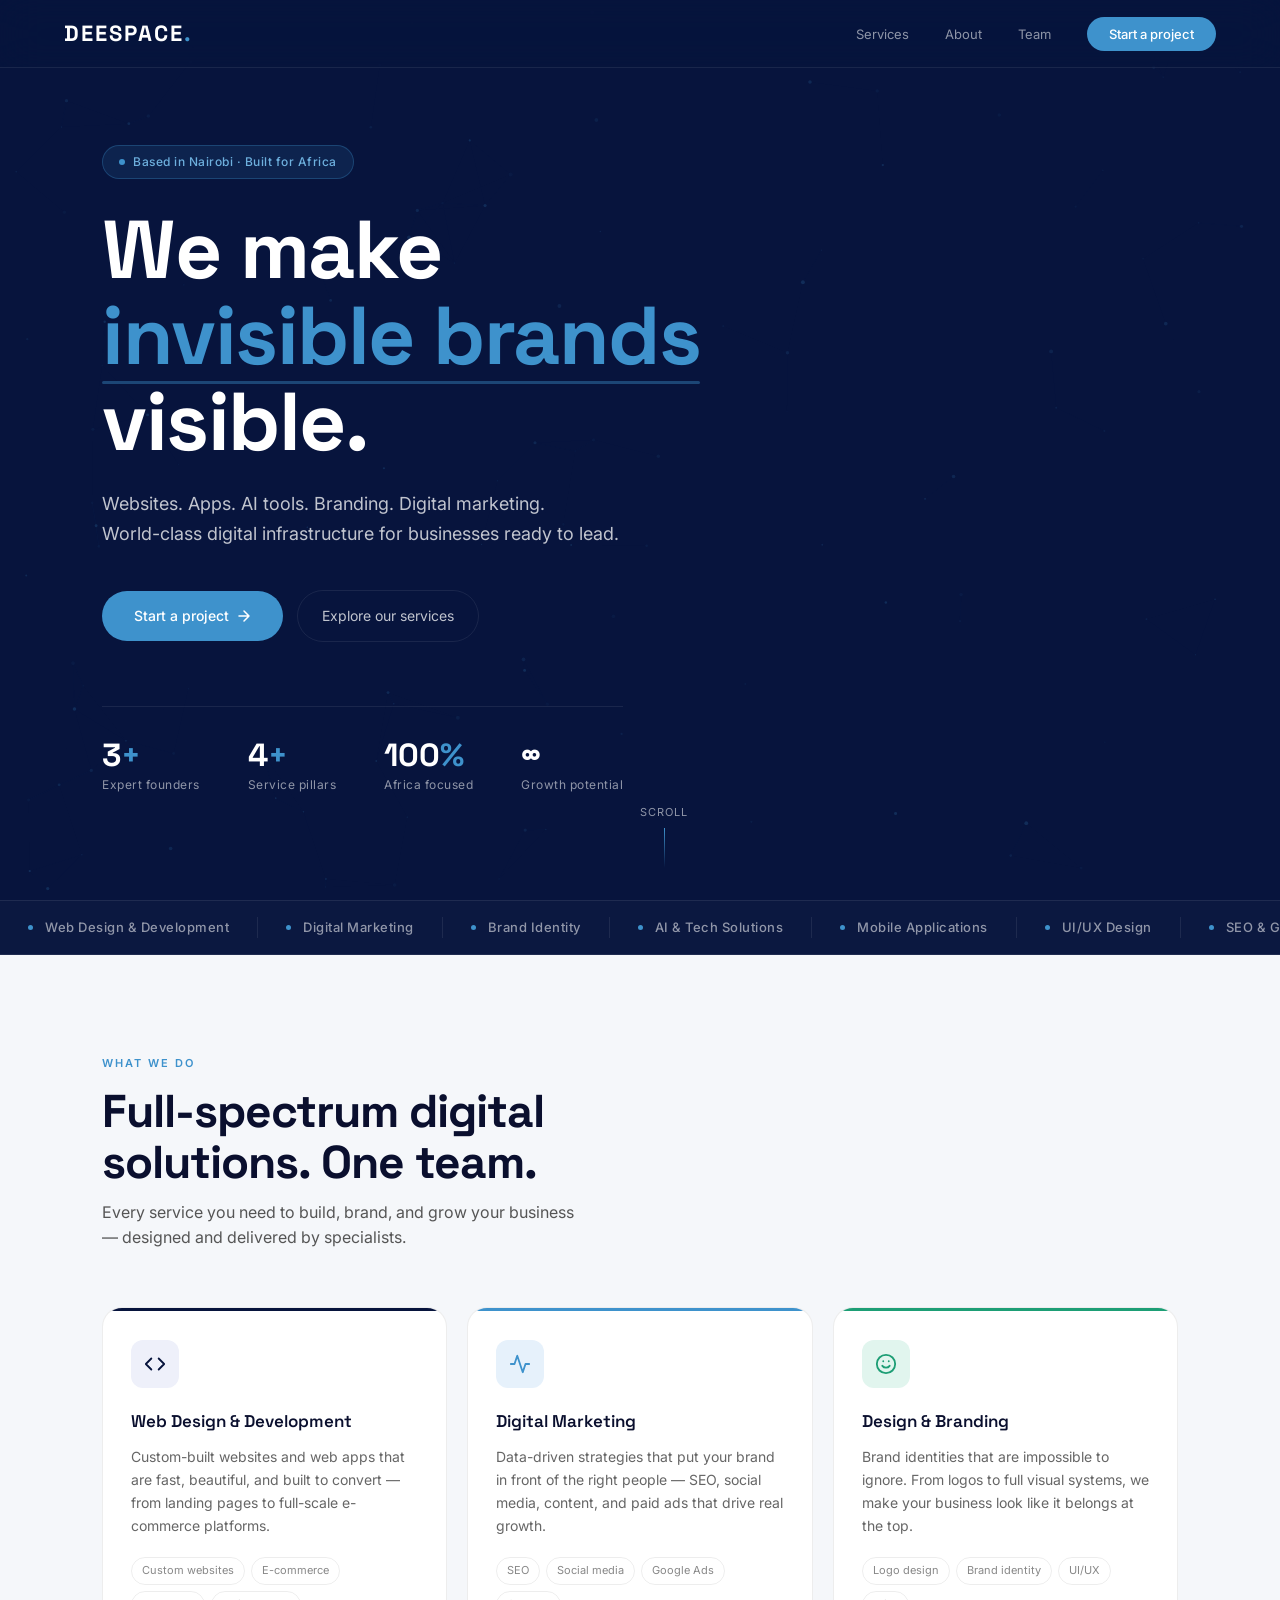
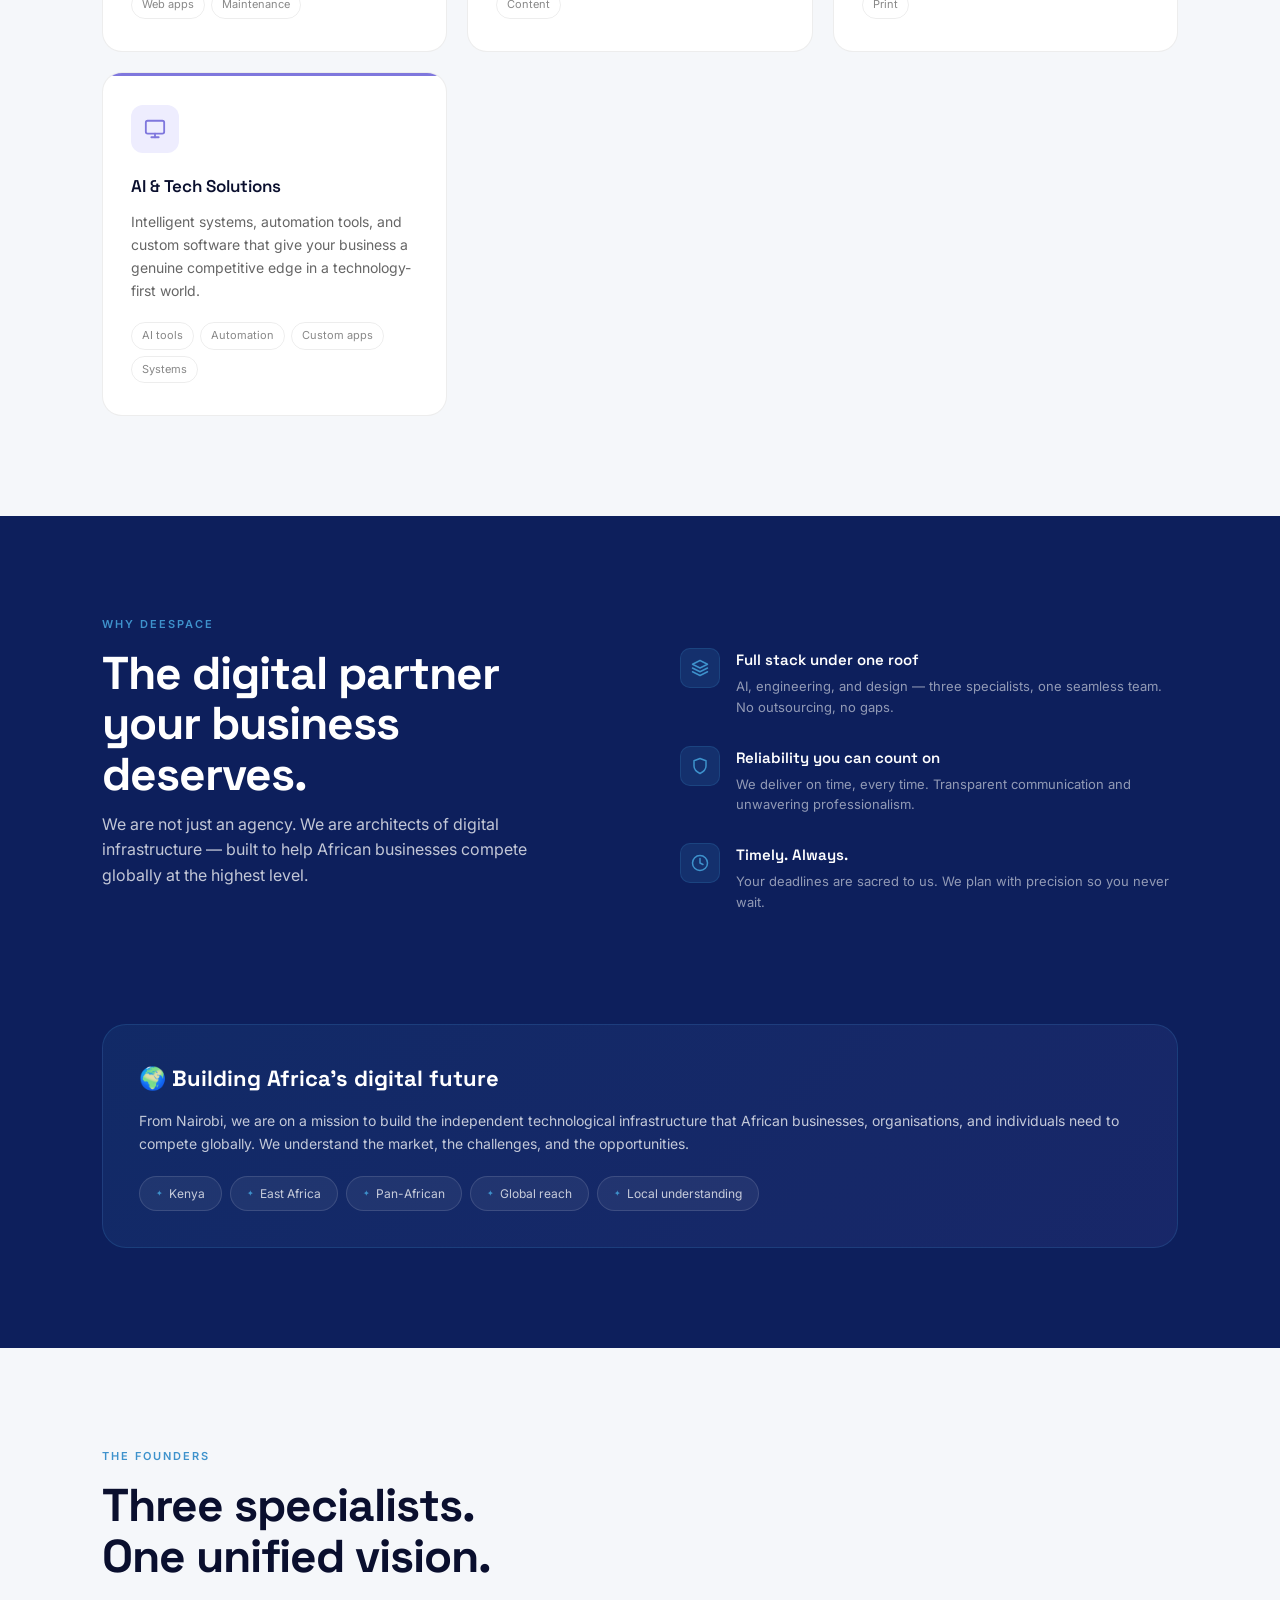
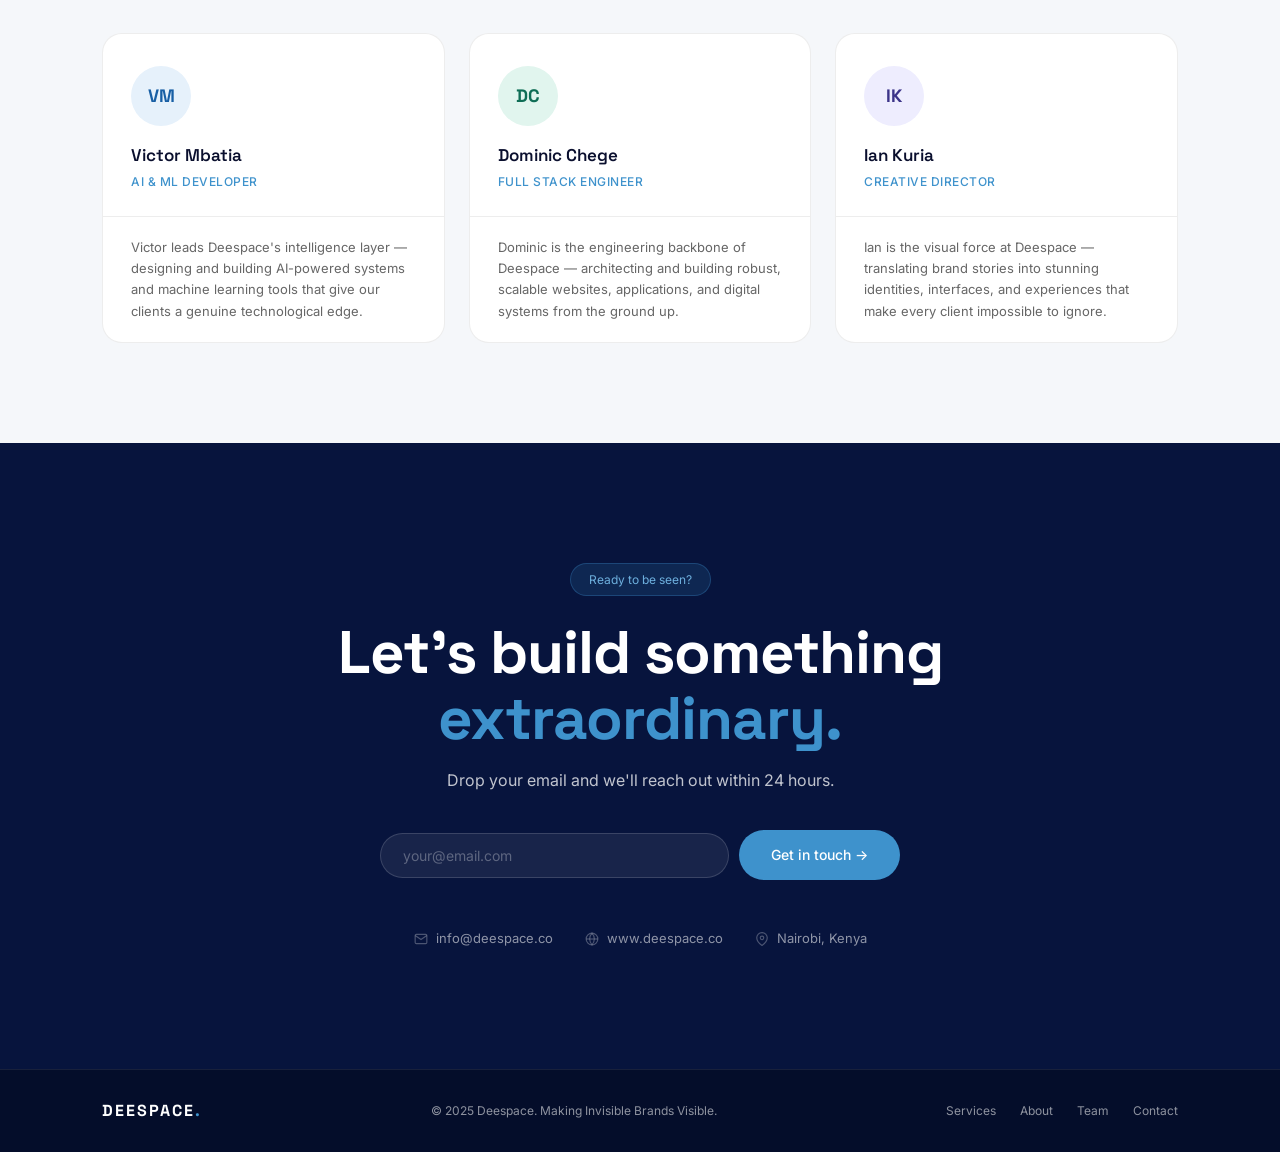
==== index.html @ d418d4b2 "Rename deespace_homepage.html to index.html" ====
<!DOCTYPE html>
<html lang="en">
<head>
<meta charset="UTF-8" />
<meta name="viewport" content="width=device-width, initial-scale=1.0" />
<title>Deespace — Making Invisible Brands Visible</title>
<link href="https://fonts.googleapis.com/css2?family=Space+Grotesk:wght@300;400;500;600;700&family=Inter:wght@300;400;500&display=swap" rel="stylesheet" />
<style>
  *, *::before, *::after { box-sizing: border-box; margin: 0; padding: 0; }

  :root {
    --navy: #07143d;
    --navy-mid: #0d1f5c;
    --navy-light: #112070;
    --blue: #3E92CC;
    --blue-light: #6eb0de;
    --blue-glow: rgba(62,146,204,0.15);
    --green: #1D9E75;
    --purple: #7F77DD;
    --white: #ffffff;
    --off-white: #f5f7fa;
    --text-muted: rgba(255,255,255,0.55);
    --text-soft: rgba(255,255,255,0.75);
    --border-dark: rgba(255,255,255,0.08);
    --border-light: rgba(0,0,0,0.07);
    --display: 'Space Grotesk', sans-serif;
    --body: 'Inter', sans-serif;
  }

  html { scroll-behavior: smooth; }

  body {
    font-family: var(--body);
    background: var(--navy);
    color: var(--white);
    overflow-x: hidden;
    line-height: 1.6;
  }

  /* ── CANVAS ── */
  #canvas {
    position: fixed; top: 0; left: 0;
    width: 100%; height: 100%;
    pointer-events: none; z-index: 0;
    opacity: 0.35;
  }

  /* ── NAV ── */
  nav {
    position: fixed; top: 0; left: 0; right: 0;
    z-index: 100;
    padding: 0 5%;
    display: flex; align-items: center; justify-content: space-between;
    height: 68px;
    background: rgba(7,20,61,0.7);
    backdrop-filter: blur(20px);
    border-bottom: 1px solid var(--border-dark);
    transition: background 0.3s;
  }
  .nav-logo {
    font-family: var(--display);
    font-size: 22px; font-weight: 700;
    letter-spacing: 2px;
    color: var(--white);
    text-decoration: none;
  }
  .nav-logo span { color: var(--blue); }
  .nav-links {
    display: flex; align-items: center; gap: 36px;
    list-style: none;
  }
  .nav-links a {
    font-family: var(--body);
    font-size: 13px; font-weight: 400;
    color: var(--text-muted);
    text-decoration: none;
    transition: color 0.2s;
  }
  .nav-links a:hover { color: var(--white); }
  .nav-cta {
    background: var(--blue);
    color: var(--white) !important;
    padding: 9px 22px;
    border-radius: 999px;
    font-size: 13px !important;
    font-weight: 500 !important;
    transition: background 0.2s, transform 0.15s !important;
  }
  .nav-cta:hover { background: var(--blue-light) !important; transform: translateY(-1px); }

  /* ── HERO ── */
  #hero {
    position: relative; z-index: 1;
    min-height: 100vh;
    display: flex; flex-direction: column;
    align-items: flex-start; justify-content: center;
    padding: 120px 8% 80px;
  }
  .hero-eyebrow {
    display: inline-flex; align-items: center; gap: 8px;
    background: rgba(62,146,204,0.12);
    border: 1px solid rgba(62,146,204,0.3);
    border-radius: 999px;
    padding: 6px 16px;
    font-size: 12px; font-weight: 500;
    color: var(--blue-light);
    letter-spacing: 0.5px;
    margin-bottom: 28px;
    opacity: 0; animation: fadeUp 0.8s 0.2s forwards;
  }
  .hero-eyebrow::before {
    content: ''; width: 6px; height: 6px;
    background: var(--blue); border-radius: 50%;
    animation: pulse 2s infinite;
  }
  @keyframes pulse { 0%,100%{opacity:1;transform:scale(1)} 50%{opacity:0.4;transform:scale(1.4)} }

  h1 {
    font-family: var(--display);
    font-size: clamp(42px, 7vw, 82px);
    font-weight: 700;
    line-height: 1.05;
    letter-spacing: -1.5px;
    margin-bottom: 24px;
    max-width: 820px;
    opacity: 0; animation: fadeUp 0.9s 0.35s forwards;
  }
  h1 em {
    font-style: normal;
    color: var(--blue);
    position: relative;
  }
  h1 em::after {
    content: '';
    position: absolute; bottom: 4px; left: 0; right: 0;
    height: 3px; background: var(--blue);
    opacity: 0.4; border-radius: 2px;
  }

  .hero-sub {
    font-size: clamp(15px, 1.8vw, 18px);
    color: var(--text-soft);
    max-width: 520px;
    line-height: 1.7;
    margin-bottom: 40px;
    opacity: 0; animation: fadeUp 0.9s 0.5s forwards;
  }

  .hero-actions {
    display: flex; gap: 14px; align-items: center; flex-wrap: wrap;
    margin-bottom: 64px;
    opacity: 0; animation: fadeUp 0.9s 0.65s forwards;
  }
  .btn-primary {
    background: var(--blue);
    color: #fff;
    padding: 14px 32px;
    border-radius: 999px;
    font-family: var(--body);
    font-size: 14px; font-weight: 500;
    text-decoration: none;
    transition: background 0.2s, transform 0.15s, box-shadow 0.2s;
    display: inline-flex; align-items: center; gap: 8px;
  }
  .btn-primary:hover { background: var(--blue-light); transform: translateY(-2px); box-shadow: 0 8px 24px rgba(62,146,204,0.35); }
  .btn-ghost {
    color: var(--text-soft);
    padding: 14px 24px;
    border-radius: 999px;
    font-size: 14px; font-weight: 400;
    text-decoration: none;
    border: 1px solid var(--border-dark);
    transition: border-color 0.2s, color 0.2s, transform 0.15s;
    display: inline-flex; align-items: center; gap: 8px;
  }
  .btn-ghost:hover { border-color: rgba(255,255,255,0.25); color: var(--white); transform: translateY(-2px); }

  .hero-stats {
    display: flex; gap: 48px; flex-wrap: wrap;
    border-top: 1px solid var(--border-dark);
    padding-top: 32px;
    opacity: 0; animation: fadeUp 0.9s 0.8s forwards;
  }
  .stat-item {}
  .stat-num {
    font-family: var(--display);
    font-size: 32px; font-weight: 700;
    color: var(--white);
    line-height: 1;
    margin-bottom: 4px;
  }
  .stat-num span { color: var(--blue); }
  .stat-label { font-size: 12px; color: var(--text-muted); letter-spacing: 0.5px; }

  .scroll-hint {
    position: absolute; bottom: 32px; left: 50%; transform: translateX(-50%);
    display: flex; flex-direction: column; align-items: center; gap: 6px;
    opacity: 0; animation: fadeUp 1s 1.2s forwards;
  }
  .scroll-hint span { font-size: 11px; color: var(--text-muted); letter-spacing: 1px; }
  .scroll-line {
    width: 1px; height: 40px;
    background: linear-gradient(to bottom, var(--blue), transparent);
    animation: scrollLine 1.8s ease-in-out infinite;
  }
  @keyframes scrollLine { 0%{opacity:0;transform:scaleY(0);transform-origin:top} 50%{opacity:1;transform:scaleY(1)} 100%{opacity:0;transform:scaleY(1);transform-origin:bottom} }

  /* ── MARQUEE ── */
  .marquee-wrap {
    position: relative; z-index: 1;
    border-top: 1px solid var(--border-dark);
    border-bottom: 1px solid var(--border-dark);
    background: rgba(255,255,255,0.02);
    overflow: hidden; padding: 16px 0;
  }
  .marquee-track {
    display: flex; gap: 0;
    animation: marquee 28s linear infinite;
    white-space: nowrap;
  }
  .marquee-track:hover { animation-play-state: paused; }
  .marquee-item {
    display: inline-flex; align-items: center; gap: 12px;
    padding: 0 28px;
    font-size: 13px; font-weight: 500;
    color: var(--text-muted);
    letter-spacing: 0.5px;
    border-right: 1px solid var(--border-dark);
    white-space: nowrap;
  }
  .marquee-dot { width: 5px; height: 5px; background: var(--blue); border-radius: 50%; flex-shrink: 0; }
  @keyframes marquee { 0%{transform:translateX(0)} 100%{transform:translateX(-50%)} }

  /* ── SERVICES ── */
  #services {
    position: relative; z-index: 1;
    background: var(--off-white);
    padding: 100px 8%;
    color: #111;
  }
  .section-eyebrow {
    font-size: 11px; font-weight: 600;
    letter-spacing: 2px;
    color: var(--blue);
    text-transform: uppercase;
    margin-bottom: 14px;
  }
  .section-title {
    font-family: var(--display);
    font-size: clamp(28px, 4vw, 46px);
    font-weight: 700;
    letter-spacing: -1px;
    color: #0a0f2e;
    line-height: 1.1;
    margin-bottom: 12px;
  }
  .section-sub {
    font-size: 16px; color: #555;
    max-width: 480px; line-height: 1.6;
    margin-bottom: 56px;
  }
  .services-grid {
    display: grid;
    grid-template-columns: repeat(auto-fit, minmax(260px, 1fr));
    gap: 20px;
  }
  .service-card {
    background: #fff;
    border: 1px solid var(--border-light);
    border-radius: 20px;
    padding: 32px 28px;
    transition: transform 0.25s, box-shadow 0.25s;
    cursor: default;
    position: relative; overflow: hidden;
  }
  .service-card::before {
    content: '';
    position: absolute; top: 0; left: 0; right: 0;
    height: 3px;
    border-radius: 20px 20px 0 0;
  }
  .service-card:nth-child(1)::before { background: var(--navy); }
  .service-card:nth-child(2)::before { background: var(--blue); }
  .service-card:nth-child(3)::before { background: var(--green); }
  .service-card:nth-child(4)::before { background: var(--purple); }
  .service-card:hover { transform: translateY(-6px); box-shadow: 0 20px 48px rgba(0,0,0,0.1); }
  .service-icon-wrap {
    width: 48px; height: 48px; border-radius: 12px;
    display: flex; align-items: center; justify-content: center;
    margin-bottom: 20px; font-size: 22px;
  }
  .service-card:nth-child(1) .service-icon-wrap { background: #eef0fa; color: var(--navy); }
  .service-card:nth-child(2) .service-icon-wrap { background: #e6f1fb; color: var(--blue); }
  .service-card:nth-child(3) .service-icon-wrap { background: #e1f5ee; color: var(--green); }
  .service-card:nth-child(4) .service-icon-wrap { background: #eeedfe; color: var(--purple); }
  .service-name {
    font-family: var(--display);
    font-size: 17px; font-weight: 600;
    color: #0a0f2e; margin-bottom: 10px;
  }
  .service-desc { font-size: 14px; color: #666; line-height: 1.65; margin-bottom: 20px; }
  .service-tags { display: flex; flex-wrap: wrap; gap: 6px; }
  .tag {
    font-size: 11px; padding: 4px 10px;
    border-radius: 999px;
    border: 1px solid var(--border-light);
    color: #888;
  }

  /* ── WHY US ── */
  #why {
    position: relative; z-index: 1;
    background: var(--navy-mid);
    padding: 100px 8%;
  }
  .why-grid {
    display: grid;
    grid-template-columns: 1fr 1fr;
    gap: 80px; align-items: center;
  }
  .why-left .section-title { color: #fff; }
  .why-left .section-sub { color: var(--text-soft); }
  .why-points { display: flex; flex-direction: column; gap: 28px; }
  .why-point {
    display: flex; gap: 16px; align-items: flex-start;
  }
  .why-icon {
    width: 40px; height: 40px; border-radius: 10px;
    background: var(--blue-glow);
    border: 1px solid rgba(62,146,204,0.2);
    display: flex; align-items: center; justify-content: center;
    font-size: 18px; flex-shrink: 0;
    color: var(--blue);
  }
  .why-text h4 {
    font-family: var(--display);
    font-size: 15px; font-weight: 600;
    margin-bottom: 4px; color: var(--white);
  }
  .why-text p { font-size: 13px; color: var(--text-muted); line-height: 1.6; }

  .africa-card {
    background: linear-gradient(135deg, rgba(62,146,204,0.1), rgba(127,119,221,0.1));
    border: 1px solid rgba(62,146,204,0.2);
    border-radius: 24px;
    padding: 36px;
  }
  .africa-card h3 {
    font-family: var(--display);
    font-size: 22px; font-weight: 700;
    margin-bottom: 12px; color: var(--white);
  }
  .africa-card p { font-size: 14px; color: var(--text-soft); line-height: 1.7; margin-bottom: 20px; }
  .africa-pills { display: flex; flex-wrap: wrap; gap: 8px; }
  .africa-pill {
    background: rgba(255,255,255,0.06);
    border: 1px solid rgba(255,255,255,0.12);
    border-radius: 999px;
    padding: 7px 16px;
    font-size: 12px; color: var(--text-soft);
    display: flex; align-items: center; gap: 6px;
  }
  .africa-pill::before { content: '✦'; font-size: 8px; color: var(--blue); }

  /* ── TEAM ── */
  #team {
    position: relative; z-index: 1;
    background: var(--off-white);
    padding: 100px 8%;
    color: #111;
  }
  .team-grid {
    display: grid;
    grid-template-columns: repeat(3, 1fr);
    gap: 24px; margin-top: 52px;
  }
  .team-card {
    background: #fff;
    border: 1px solid var(--border-light);
    border-radius: 20px; overflow: hidden;
    transition: transform 0.25s, box-shadow 0.25s;
  }
  .team-card:hover { transform: translateY(-5px); box-shadow: 0 16px 40px rgba(0,0,0,0.08); }
  .team-card-top {
    padding: 32px 28px 24px;
    border-bottom: 1px solid var(--border-light);
  }
  .avatar {
    width: 60px; height: 60px; border-radius: 50%;
    display: flex; align-items: center; justify-content: center;
    font-family: var(--display);
    font-size: 18px; font-weight: 700;
    margin-bottom: 16px;
  }
  .team-card:nth-child(1) .avatar { background: #e6f1fb; color: #185FA5; }
  .team-card:nth-child(2) .avatar { background: #e1f5ee; color: #0F6E56; }
  .team-card:nth-child(3) .avatar { background: #eeedfe; color: #3C3489; }
  .team-name {
    font-family: var(--display);
    font-size: 17px; font-weight: 600;
    color: #0a0f2e; margin-bottom: 3px;
  }
  .team-role {
    font-size: 12px; color: var(--blue);
    font-weight: 500; text-transform: uppercase;
    letter-spacing: 0.5px;
  }
  .team-card-bottom { padding: 20px 28px; }
  .team-bio { font-size: 13px; color: #666; line-height: 1.65; }

  /* ── CTA ── */
  #cta {
    position: relative; z-index: 1;
    background: var(--navy);
    padding: 120px 8%;
    text-align: center;
  }
  .cta-badge {
    display: inline-block;
    background: var(--blue-glow);
    border: 1px solid rgba(62,146,204,0.3);
    border-radius: 999px;
    padding: 6px 18px;
    font-size: 12px; color: var(--blue-light);
    margin-bottom: 24px;
  }
  #cta h2 {
    font-family: var(--display);
    font-size: clamp(32px, 5vw, 60px);
    font-weight: 700;
    line-height: 1.1; letter-spacing: -1px;
    margin-bottom: 16px;
  }
  #cta p { font-size: 16px; color: var(--text-soft); margin-bottom: 36px; }
  .cta-form {
    display: flex; gap: 10px; flex-wrap: wrap;
    justify-content: center; align-items: center;
    max-width: 520px; margin: 0 auto 48px;
  }
  .cta-input {
    flex: 1; min-width: 200px;
    background: rgba(255,255,255,0.07);
    border: 1px solid rgba(255,255,255,0.15);
    border-radius: 999px;
    padding: 13px 22px;
    font-size: 14px; color: #fff;
    font-family: var(--body);
    outline: none;
    transition: border-color 0.2s, background 0.2s;
  }
  .cta-input::placeholder { color: rgba(255,255,255,0.3); }
  .cta-input:focus { border-color: var(--blue); background: rgba(62,146,204,0.08); }
  .cta-contacts {
    display: flex; gap: 32px; justify-content: center;
    flex-wrap: wrap;
  }
  .cta-contact-item {
    display: flex; align-items: center; gap: 8px;
    font-size: 13px; color: var(--text-muted);
    text-decoration: none; transition: color 0.2s;
  }
  .cta-contact-item:hover { color: var(--white); }
  .cta-contact-item svg { opacity: 0.5; }

  /* ── FOOTER ── */
  footer {
    position: relative; z-index: 1;
    background: rgba(0,0,0,0.3);
    border-top: 1px solid var(--border-dark);
    padding: 28px 8%;
    display: flex; align-items: center; justify-content: space-between;
    flex-wrap: wrap; gap: 16px;
  }
  .footer-logo {
    font-family: var(--display);
    font-size: 16px; font-weight: 700;
    letter-spacing: 2px; color: var(--white);
  }
  .footer-logo span { color: var(--blue); }
  .footer-copy { font-size: 12px; color: var(--text-muted); }
  .footer-links { display: flex; gap: 24px; }
  .footer-links a { font-size: 12px; color: var(--text-muted); text-decoration: none; transition: color 0.2s; }
  .footer-links a:hover { color: var(--white); }

  /* ── ANIMATIONS ── */
  @keyframes fadeUp {
    from { opacity: 0; transform: translateY(24px); }
    to { opacity: 1; transform: translateY(0); }
  }
  .reveal {
    opacity: 0; transform: translateY(32px);
    transition: opacity 0.7s ease, transform 0.7s ease;
  }
  .reveal.visible { opacity: 1; transform: translateY(0); }
  .reveal-delay-1 { transition-delay: 0.1s; }
  .reveal-delay-2 { transition-delay: 0.2s; }
  .reveal-delay-3 { transition-delay: 0.3s; }
  .reveal-delay-4 { transition-delay: 0.4s; }

  @media (max-width: 768px) {
    .why-grid, .team-grid { grid-template-columns: 1fr; }
    .hero-stats { gap: 28px; }
    nav .nav-links li:not(:last-child) { display: none; }
  }
</style>
</head>
<body>

<!-- Particle canvas -->
<canvas id="canvas"></canvas>

<!-- NAV -->
<nav>
  <a href="#" class="nav-logo">DEESPACE<span>.</span></a>
  <ul class="nav-links">
    <li><a href="#services">Services</a></li>
    <li><a href="#why">About</a></li>
    <li><a href="#team">Team</a></li>
    <li><a href="#cta" class="nav-cta">Start a project</a></li>
  </ul>
</nav>

<!-- HERO -->
<section id="hero">
  <div class="hero-eyebrow">Based in Nairobi · Built for Africa</div>
  <h1>We make<br><em>invisible brands</em><br>visible.</h1>
  <p class="hero-sub">
    Websites. Apps. AI tools. Branding. Digital marketing.<br>
    World-class digital infrastructure for businesses ready to lead.
  </p>
  <div class="hero-actions">
    <a href="#cta" class="btn-primary">
      Start a project
      <svg width="14" height="14" viewBox="0 0 14 14" fill="none"><path d="M2 7h10M7 2l5 5-5 5" stroke="currentColor" stroke-width="1.5" stroke-linecap="round" stroke-linejoin="round"/></svg>
    </a>
    <a href="#services" class="btn-ghost">Explore our services</a>
  </div>
  <div class="hero-stats">
    <div class="stat-item">
      <div class="stat-num">3<span>+</span></div>
      <div class="stat-label">Expert founders</div>
    </div>
    <div class="stat-item">
      <div class="stat-num">4<span>+</span></div>
      <div class="stat-label">Service pillars</div>
    </div>
    <div class="stat-item">
      <div class="stat-num">100<span>%</span></div>
      <div class="stat-label">Africa focused</div>
    </div>
    <div class="stat-item">
      <div class="stat-num">∞</div>
      <div class="stat-label">Growth potential</div>
    </div>
  </div>
  <div class="scroll-hint">
    <span>SCROLL</span>
    <div class="scroll-line"></div>
  </div>
</section>

<!-- MARQUEE -->
<div class="marquee-wrap">
  <div class="marquee-track">
    <div class="marquee-item"><div class="marquee-dot"></div> Web Design & Development</div>
    <div class="marquee-item"><div class="marquee-dot"></div> Digital Marketing</div>
    <div class="marquee-item"><div class="marquee-dot"></div> Brand Identity</div>
    <div class="marquee-item"><div class="marquee-dot"></div> AI & Tech Solutions</div>
    <div class="marquee-item"><div class="marquee-dot"></div> Mobile Applications</div>
    <div class="marquee-item"><div class="marquee-dot"></div> UI/UX Design</div>
    <div class="marquee-item"><div class="marquee-dot"></div> SEO & Growth</div>
    <div class="marquee-item"><div class="marquee-dot"></div> Africa's Digital Future</div>
    <div class="marquee-item"><div class="marquee-dot"></div> Web Design & Development</div>
    <div class="marquee-item"><div class="marquee-dot"></div> Digital Marketing</div>
    <div class="marquee-item"><div class="marquee-dot"></div> Brand Identity</div>
    <div class="marquee-item"><div class="marquee-dot"></div> AI & Tech Solutions</div>
    <div class="marquee-item"><div class="marquee-dot"></div> Mobile Applications</div>
    <div class="marquee-item"><div class="marquee-dot"></div> UI/UX Design</div>
    <div class="marquee-item"><div class="marquee-dot"></div> SEO & Growth</div>
    <div class="marquee-item"><div class="marquee-dot"></div> Africa's Digital Future</div>
  </div>
</div>

<!-- SERVICES -->
<section id="services">
  <div class="section-eyebrow reveal">What we do</div>
  <h2 class="section-title reveal reveal-delay-1">Full-spectrum digital<br>solutions. One team.</h2>
  <p class="section-sub reveal reveal-delay-2">Every service you need to build, brand, and grow your business — designed and delivered by specialists.</p>
  <div class="services-grid">
    <div class="service-card reveal reveal-delay-1">
      <div class="service-icon-wrap">
        <svg width="22" height="22" viewBox="0 0 24 24" fill="none" stroke="currentColor" stroke-width="2" stroke-linecap="round" stroke-linejoin="round"><polyline points="16 18 22 12 16 6"/><polyline points="8 6 2 12 8 18"/></svg>
      </div>
      <div class="service-name">Web Design & Development</div>
      <p class="service-desc">Custom-built websites and web apps that are fast, beautiful, and built to convert — from landing pages to full-scale e-commerce platforms.</p>
      <div class="service-tags">
        <span class="tag">Custom websites</span>
        <span class="tag">E-commerce</span>
        <span class="tag">Web apps</span>
        <span class="tag">Maintenance</span>
      </div>
    </div>
    <div class="service-card reveal reveal-delay-2">
      <div class="service-icon-wrap">
        <svg width="22" height="22" viewBox="0 0 24 24" fill="none" stroke="currentColor" stroke-width="2" stroke-linecap="round" stroke-linejoin="round"><path d="M22 12h-4l-3 9L9 3l-3 9H2"/></svg>
      </div>
      <div class="service-name">Digital Marketing</div>
      <p class="service-desc">Data-driven strategies that put your brand in front of the right people — SEO, social media, content, and paid ads that drive real growth.</p>
      <div class="service-tags">
        <span class="tag">SEO</span>
        <span class="tag">Social media</span>
        <span class="tag">Google Ads</span>
        <span class="tag">Content</span>
      </div>
    </div>
    <div class="service-card reveal reveal-delay-3">
      <div class="service-icon-wrap">
        <svg width="22" height="22" viewBox="0 0 24 24" fill="none" stroke="currentColor" stroke-width="2" stroke-linecap="round" stroke-linejoin="round"><circle cx="12" cy="12" r="10"/><path d="M8 14s1.5 2 4 2 4-2 4-2M9 9h.01M15 9h.01"/></svg>
      </div>
      <div class="service-name">Design & Branding</div>
      <p class="service-desc">Brand identities that are impossible to ignore. From logos to full visual systems, we make your business look like it belongs at the top.</p>
      <div class="service-tags">
        <span class="tag">Logo design</span>
        <span class="tag">Brand identity</span>
        <span class="tag">UI/UX</span>
        <span class="tag">Print</span>
      </div>
    </div>
    <div class="service-card reveal reveal-delay-4">
      <div class="service-icon-wrap">
        <svg width="22" height="22" viewBox="0 0 24 24" fill="none" stroke="currentColor" stroke-width="2" stroke-linecap="round" stroke-linejoin="round"><rect x="2" y="3" width="20" height="14" rx="2" ry="2"/><line x1="8" y1="21" x2="16" y2="21"/><line x1="12" y1="17" x2="12" y2="21"/></svg>
      </div>
      <div class="service-name">AI & Tech Solutions</div>
      <p class="service-desc">Intelligent systems, automation tools, and custom software that give your business a genuine competitive edge in a technology-first world.</p>
      <div class="service-tags">
        <span class="tag">AI tools</span>
        <span class="tag">Automation</span>
        <span class="tag">Custom apps</span>
        <span class="tag">Systems</span>
      </div>
    </div>
  </div>
</section>

<!-- WHY US -->
<section id="why">
  <div class="why-grid">
    <div class="why-left">
      <div class="section-eyebrow reveal" style="color:var(--blue)">Why Deespace</div>
      <h2 class="section-title reveal reveal-delay-1">The digital partner<br>your business deserves.</h2>
      <p class="section-sub reveal reveal-delay-2" style="color:var(--text-soft)">We are not just an agency. We are architects of digital infrastructure — built to help African businesses compete globally at the highest level.</p>
    </div>
    <div class="why-points">
      <div class="why-point reveal reveal-delay-1">
        <div class="why-icon">
          <svg width="18" height="18" viewBox="0 0 24 24" fill="none" stroke="currentColor" stroke-width="2" stroke-linecap="round" stroke-linejoin="round"><path d="M12 2L2 7l10 5 10-5-10-5z"/><path d="M2 17l10 5 10-5M2 12l10 5 10-5"/></svg>
        </div>
        <div class="why-text">
          <h4>Full stack under one roof</h4>
          <p>AI, engineering, and design — three specialists, one seamless team. No outsourcing, no gaps.</p>
        </div>
      </div>
      <div class="why-point reveal reveal-delay-2">
        <div class="why-icon">
          <svg width="18" height="18" viewBox="0 0 24 24" fill="none" stroke="currentColor" stroke-width="2" stroke-linecap="round" stroke-linejoin="round"><path d="M12 22s8-4 8-10V5l-8-3-8 3v7c0 6 8 10 8 10z"/></svg>
        </div>
        <div class="why-text">
          <h4>Reliability you can count on</h4>
          <p>We deliver on time, every time. Transparent communication and unwavering professionalism.</p>
        </div>
      </div>
      <div class="why-point reveal reveal-delay-3">
        <div class="why-icon">
          <svg width="18" height="18" viewBox="0 0 24 24" fill="none" stroke="currentColor" stroke-width="2" stroke-linecap="round" stroke-linejoin="round"><circle cx="12" cy="12" r="10"/><polyline points="12 6 12 12 16 14"/></svg>
        </div>
        <div class="why-text">
          <h4>Timely. Always.</h4>
          <p>Your deadlines are sacred to us. We plan with precision so you never wait.</p>
        </div>
      </div>
    </div>
  </div>

  <div style="margin-top: 80px;">
    <div class="africa-card reveal">
      <h3>🌍 Building Africa's digital future</h3>
      <p>From Nairobi, we are on a mission to build the independent technological infrastructure that African businesses, organisations, and individuals need to compete globally. We understand the market, the challenges, and the opportunities.</p>
      <div class="africa-pills">
        <div class="africa-pill">Kenya</div>
        <div class="africa-pill">East Africa</div>
        <div class="africa-pill">Pan-African</div>
        <div class="africa-pill">Global reach</div>
        <div class="africa-pill">Local understanding</div>
      </div>
    </div>
  </div>
</section>

<!-- TEAM -->
<section id="team">
  <div class="section-eyebrow reveal">The founders</div>
  <h2 class="section-title reveal reveal-delay-1">Three specialists.<br>One unified vision.</h2>
  <div class="team-grid">
    <div class="team-card reveal reveal-delay-1">
      <div class="team-card-top">
        <div class="avatar">VM</div>
        <div class="team-name">Victor Mbatia</div>
        <div class="team-role">AI & ML Developer</div>
      </div>
      <div class="team-card-bottom">
        <p class="team-bio">Victor leads Deespace's intelligence layer — designing and building AI-powered systems and machine learning tools that give our clients a genuine technological edge.</p>
      </div>
    </div>
    <div class="team-card reveal reveal-delay-2">
      <div class="team-card-top">
        <div class="avatar">DC</div>
        <div class="team-name">Dominic Chege</div>
        <div class="team-role">Full Stack Engineer</div>
      </div>
      <div class="team-card-bottom">
        <p class="team-bio">Dominic is the engineering backbone of Deespace — architecting and building robust, scalable websites, applications, and digital systems from the ground up.</p>
      </div>
    </div>
    <div class="team-card reveal reveal-delay-3">
      <div class="team-card-top">
        <div class="avatar">IK</div>
        <div class="team-name">Ian Kuria</div>
        <div class="team-role">Creative Director</div>
      </div>
      <div class="team-card-bottom">
        <p class="team-bio">Ian is the visual force at Deespace — translating brand stories into stunning identities, interfaces, and experiences that make every client impossible to ignore.</p>
      </div>
    </div>
  </div>
</section>

<!-- CTA -->
<section id="cta">
  <div class="cta-badge">Ready to be seen?</div>
  <h2>Let's build something<br><em style="font-style:normal;color:var(--blue)">extraordinary.</em></h2>
  <p>Drop your email and we'll reach out within 24 hours.</p>
  <div class="cta-form">
    <input class="cta-input" type="email" placeholder="your@email.com" />
    <a href="mailto:info@deespace.co" class="btn-primary">Get in touch →</a>
  </div>
  <div class="cta-contacts">
    <a href="mailto:info@deespace.co" class="cta-contact-item">
      <svg width="14" height="14" viewBox="0 0 24 24" fill="none" stroke="currentColor" stroke-width="2"><path d="M4 4h16c1.1 0 2 .9 2 2v12c0 1.1-.9 2-2 2H4c-1.1 0-2-.9-2-2V6c0-1.1.9-2 2-2z"/><polyline points="22,6 12,13 2,6"/></svg>
      info@deespace.co
    </a>
    <a href="#" class="cta-contact-item">
      <svg width="14" height="14" viewBox="0 0 24 24" fill="none" stroke="currentColor" stroke-width="2"><circle cx="12" cy="12" r="10"/><line x1="2" y1="12" x2="22" y2="12"/><path d="M12 2a15.3 15.3 0 0 1 4 10 15.3 15.3 0 0 1-4 10 15.3 15.3 0 0 1-4-10 15.3 15.3 0 0 1 4-10z"/></svg>
      www.deespace.co
    </a>
    <a href="#" class="cta-contact-item">
      <svg width="14" height="14" viewBox="0 0 24 24" fill="none" stroke="currentColor" stroke-width="2"><path d="M21 10c0 7-9 13-9 13s-9-6-9-13a9 9 0 0 1 18 0z"/><circle cx="12" cy="10" r="3"/></svg>
      Nairobi, Kenya
    </a>
  </div>
</section>

<!-- FOOTER -->
<footer>
  <div class="footer-logo">DEESPACE<span>.</span></div>
  <div class="footer-copy">© 2025 Deespace. Making Invisible Brands Visible.</div>
  <div class="footer-links">
    <a href="#services">Services</a>
    <a href="#why">About</a>
    <a href="#team">Team</a>
    <a href="#cta">Contact</a>
  </div>
</footer>

<script>
// Particle canvas
const canvas = document.getElementById('canvas');
const ctx = canvas.getContext('2d');
let particles = [];
let W, H;

function resize() {
  W = canvas.width = window.innerWidth;
  H = canvas.height = window.innerHeight;
}
resize();
window.addEventListener('resize', resize);

class Particle {
  constructor() { this.reset(); }
  reset() {
    this.x = Math.random() * W;
    this.y = Math.random() * H;
    this.r = Math.random() * 1.5 + 0.5;
    this.vx = (Math.random() - 0.5) * 0.3;
    this.vy = (Math.random() - 0.5) * 0.3;
    this.alpha = Math.random() * 0.5 + 0.1;
  }
  update() {
    this.x += this.vx; this.y += this.vy;
    if (this.x < 0 || this.x > W || this.y < 0 || this.y > H) this.reset();
  }
  draw() {
    ctx.beginPath();
    ctx.arc(this.x, this.y, this.r, 0, Math.PI * 2);
    ctx.fillStyle = `rgba(62,146,204,${this.alpha})`;
    ctx.fill();
  }
}

for (let i = 0; i < 120; i++) particles.push(new Particle());

function drawConnections() {
  for (let i = 0; i < particles.length; i++) {
    for (let j = i + 1; j < particles.length; j++) {
      const dx = particles[i].x - particles[j].x;
      const dy = particles[i].y - particles[j].y;
      const dist = Math.sqrt(dx * dx + dy * dy);
      if (dist < 100) {
        ctx.beginPath();
        ctx.moveTo(particles[i].x, particles[i].y);
        ctx.lineTo(particles[j].x, particles[j].y);
        ctx.strokeStyle = `rgba(62,146,204,${0.12 * (1 - dist / 100)})`;
        ctx.lineWidth = 0.5;
        ctx.stroke();
      }
    }
  }
}

function animate() {
  ctx.clearRect(0, 0, W, H);
  particles.forEach(p => { p.update(); p.draw(); });
  drawConnections();
  requestAnimationFrame(animate);
}
animate();

// Scroll reveal
const reveals = document.querySelectorAll('.reveal');
const observer = new IntersectionObserver((entries) => {
  entries.forEach(e => { if (e.isIntersecting) { e.target.classList.add('visible'); observer.unobserve(e.target); } });
}, { threshold: 0.15 });
reveals.forEach(el => observer.observe(el));

// Nav scroll style
const nav = document.querySelector('nav');
window.addEventListener('scroll', () => {
  nav.style.background = window.scrollY > 60 ? 'rgba(7,20,61,0.95)' : 'rgba(7,20,61,0.7)';
});
</script>
</body>
</html>
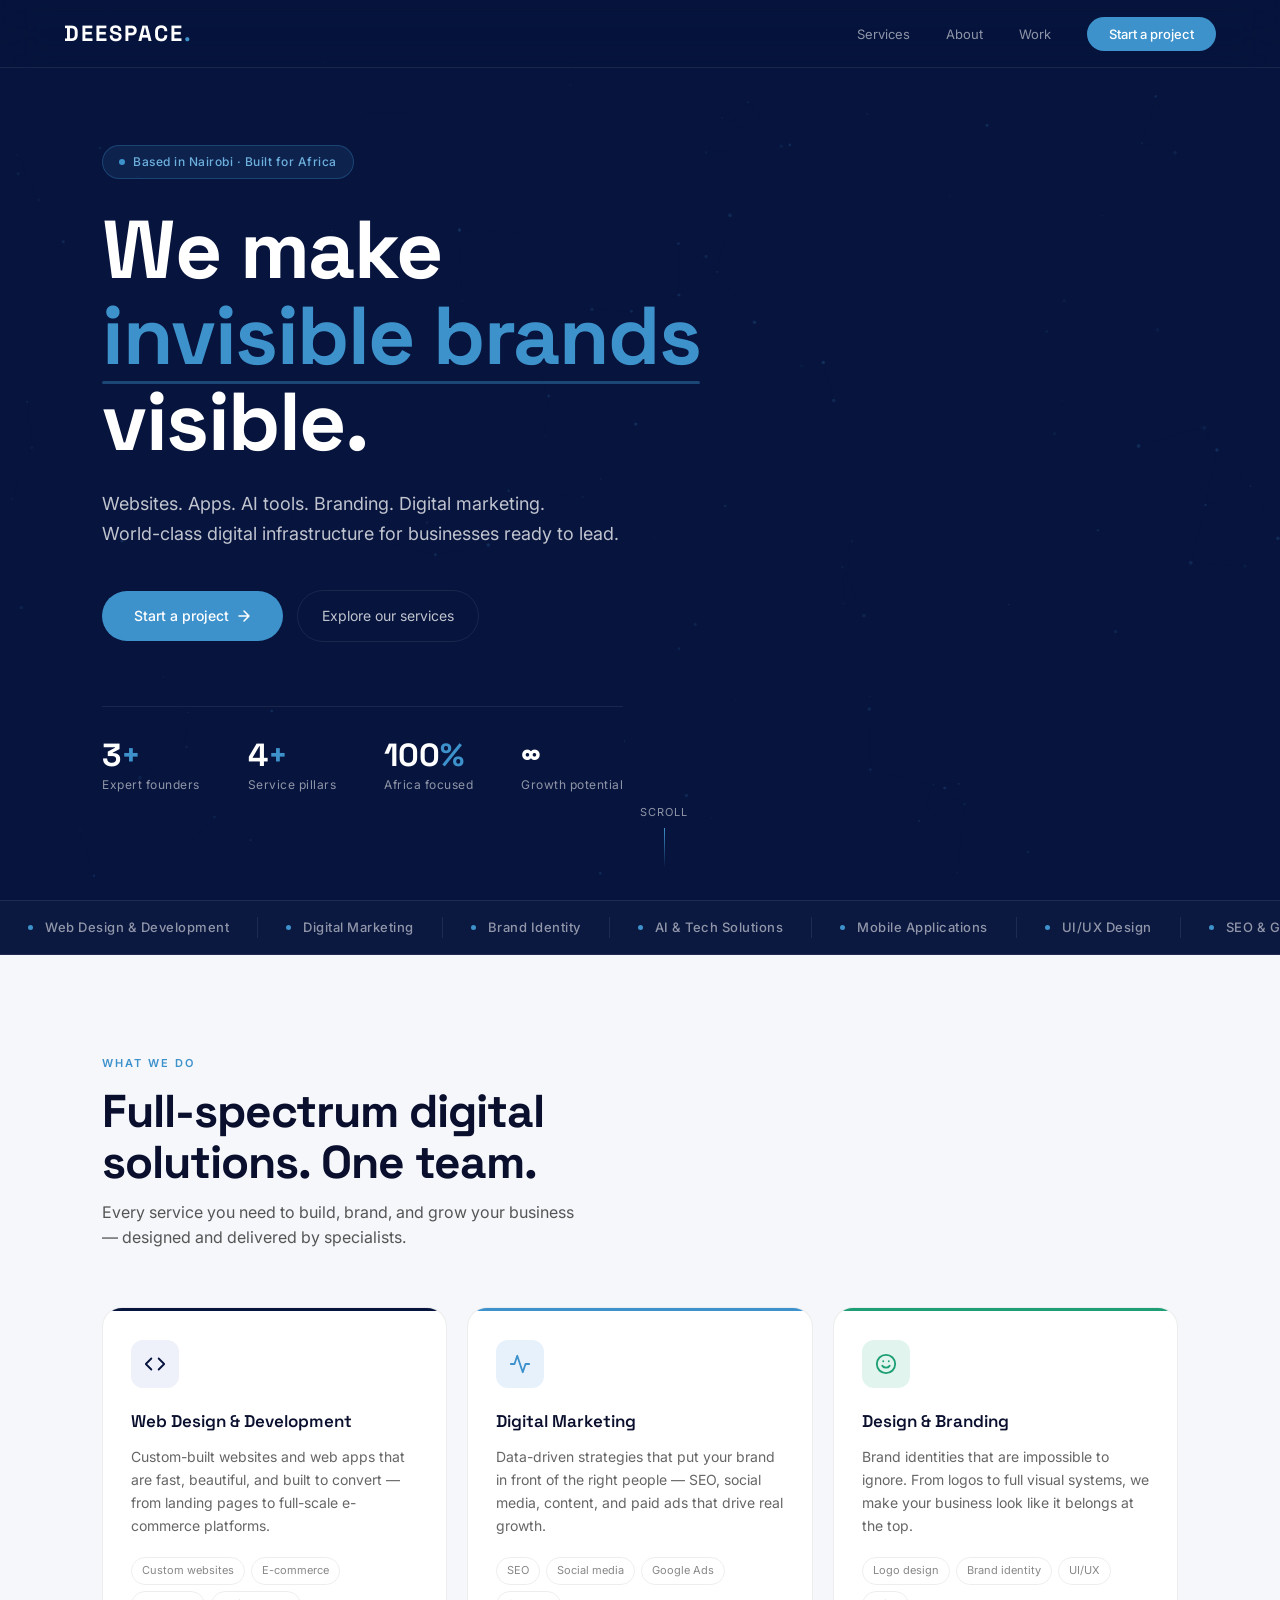
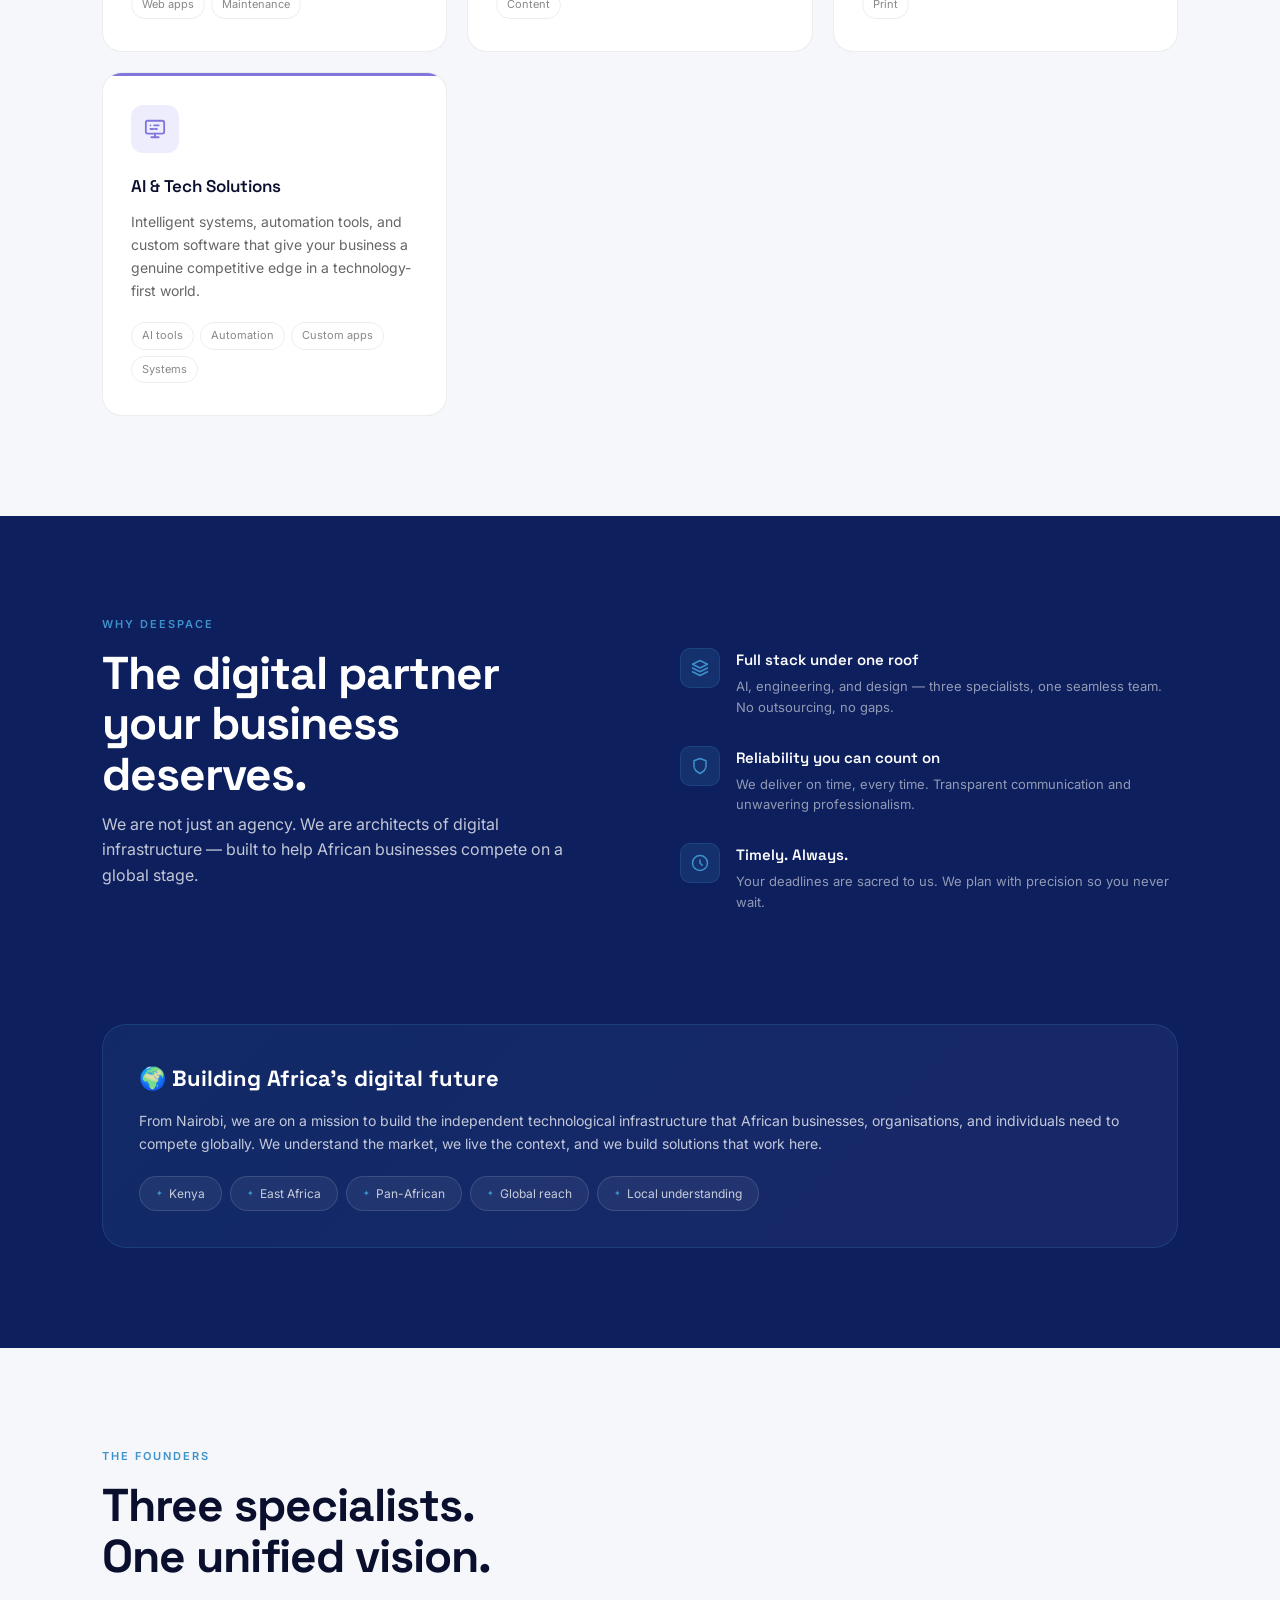
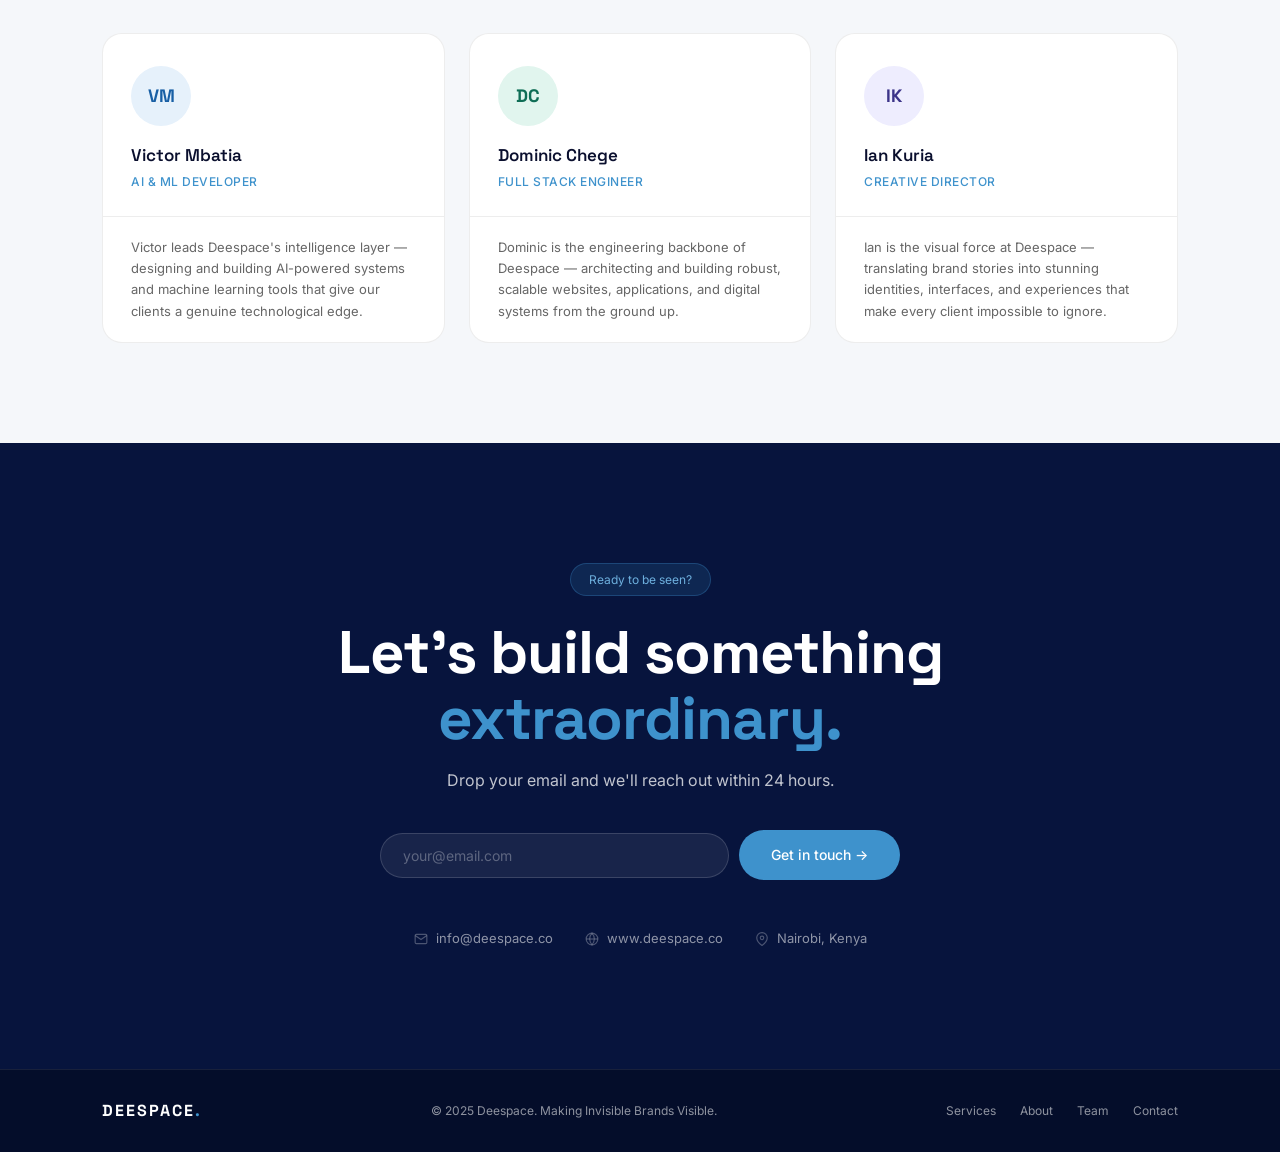
==== commit f16a42c8: "Fix homepage deployment and update internal navigation links" ====
--- a/index.html
+++ b/index.html
@@ -511,12 +511,12 @@
 
 <!-- NAV -->
 <nav>
-  <a href="#" class="nav-logo">DEESPACE<span>.</span></a>
+  <a href="index.html" class="nav-logo">DEESPACE<span>.</span></a>
   <ul class="nav-links">
-    <li><a href="#services">Services</a></li>
-    <li><a href="#why">About</a></li>
-    <li><a href="#team">Team</a></li>
-    <li><a href="#cta" class="nav-cta">Start a project</a></li>
+    <li><a href="services.html">Services</a></li>
+    <li><a href="about.html">About</a></li>
+    <li><a href="work.html">Work</a></li>
+    <li><a href="contact.html" class="nav-cta">Start a project</a></li>
   </ul>
 </nav>
 
@@ -615,7 +615,7 @@
     </div>
     <div class="service-card reveal reveal-delay-3">
       <div class="service-icon-wrap">
-        <svg width="22" height="22" viewBox="0 0 24 24" fill="none" stroke="currentColor" stroke-width="2" stroke-linecap="round" stroke-linejoin="round"><circle cx="12" cy="12" r="10"/><path d="M8 14s1.5 2 4 2 4-2 4-2M9 9h.01M15 9h.01"/></svg>
+        <svg width="22" height="22" viewBox="0 0 24 24" fill="none" stroke="currentColor" stroke-width="2" stroke-linecap="round" stroke-linejoin="round"><circle cx="12" cy="12" r="10"/><path d="M8 14s1.5 2 4 2 4-2 4-2"/><line x1="9" y1="9" x2="9.01" y2="9"/><line x1="15" y1="9" x2="15.01" y2="9"/></svg>
       </div>
       <div class="service-name">Design & Branding</div>
       <p class="service-desc">Brand identities that are impossible to ignore. From logos to full visual systems, we make your business look like it belongs at the top.</p>
@@ -628,7 +628,7 @@
     </div>
     <div class="service-card reveal reveal-delay-4">
       <div class="service-icon-wrap">
-        <svg width="22" height="22" viewBox="0 0 24 24" fill="none" stroke="currentColor" stroke-width="2" stroke-linecap="round" stroke-linejoin="round"><rect x="2" y="3" width="20" height="14" rx="2" ry="2"/><line x1="8" y1="21" x2="16" y2="21"/><line x1="12" y1="17" x2="12" y2="21"/></svg>
+        <svg width="22" height="22" viewBox="0 0 24 24" fill="none" stroke="currentColor" stroke-width="2" stroke-linecap="round" stroke-linejoin="round"><rect x="2" y="3" width="20" height="14" rx="2"/><path d="M8 21h8M12 17v4"/><path d="M7 8h.01M11 8h5M7 12h3m2 0h2"/></svg>
       </div>
       <div class="service-name">AI & Tech Solutions</div>
       <p class="service-desc">Intelligent systems, automation tools, and custom software that give your business a genuine competitive edge in a technology-first world.</p>
@@ -648,12 +648,12 @@
     <div class="why-left">
       <div class="section-eyebrow reveal" style="color:var(--blue)">Why Deespace</div>
       <h2 class="section-title reveal reveal-delay-1">The digital partner<br>your business deserves.</h2>
-      <p class="section-sub reveal reveal-delay-2" style="color:var(--text-soft)">We are not just an agency. We are architects of digital infrastructure — built to help African businesses compete globally at the highest level.</p>
+      <p class="section-sub reveal reveal-delay-2" style="color:var(--text-soft)">We are not just an agency. We are architects of digital infrastructure — built to help African businesses compete on a global stage.</p>
     </div>
     <div class="why-points">
       <div class="why-point reveal reveal-delay-1">
         <div class="why-icon">
-          <svg width="18" height="18" viewBox="0 0 24 24" fill="none" stroke="currentColor" stroke-width="2" stroke-linecap="round" stroke-linejoin="round"><path d="M12 2L2 7l10 5 10-5-10-5z"/><path d="M2 17l10 5 10-5M2 12l10 5 10-5"/></svg>
+          <svg width="18" height="18" viewBox="0 0 24 24" fill="none" stroke="currentColor" stroke-width="2" stroke-linecap="round" stroke-linejoin="round"><path d="M12 2L2 7l10 5 10-5-10-5z"/><path d="M2 17l10 5 10-5"/><path d="M2 12l10 5 10-5"/></svg>
         </div>
         <div class="why-text">
           <h4>Full stack under one roof</h4>
@@ -671,7 +671,7 @@
       </div>
       <div class="why-point reveal reveal-delay-3">
         <div class="why-icon">
-          <svg width="18" height="18" viewBox="0 0 24 24" fill="none" stroke="currentColor" stroke-width="2" stroke-linecap="round" stroke-linejoin="round"><circle cx="12" cy="12" r="10"/><polyline points="12 6 12 12 16 14"/></svg>
+          <svg width="18" height="18" viewBox="0 0 24 24" fill="none" stroke="currentColor" stroke-width="2" stroke-linecap="round" stroke-linejoin="round"><circle cx="12" cy="12" r="10"/><path d="M12 8v4l3 3"/></svg>
         </div>
         <div class="why-text">
           <h4>Timely. Always.</h4>
@@ -684,7 +684,7 @@
   <div style="margin-top: 80px;">
     <div class="africa-card reveal">
       <h3>🌍 Building Africa's digital future</h3>
-      <p>From Nairobi, we are on a mission to build the independent technological infrastructure that African businesses, organisations, and individuals need to compete globally. We understand the market, the challenges, and the opportunities.</p>
+      <p>From Nairobi, we are on a mission to build the independent technological infrastructure that African businesses, organisations, and individuals need to compete globally. We understand the market, we live the context, and we build solutions that work here.</p>
       <div class="africa-pills">
         <div class="africa-pill">Kenya</div>
         <div class="africa-pill">East Africa</div>
@@ -849,4 +849,5 @@
 });
 </script>
 </body>
-</html>+</html>
+
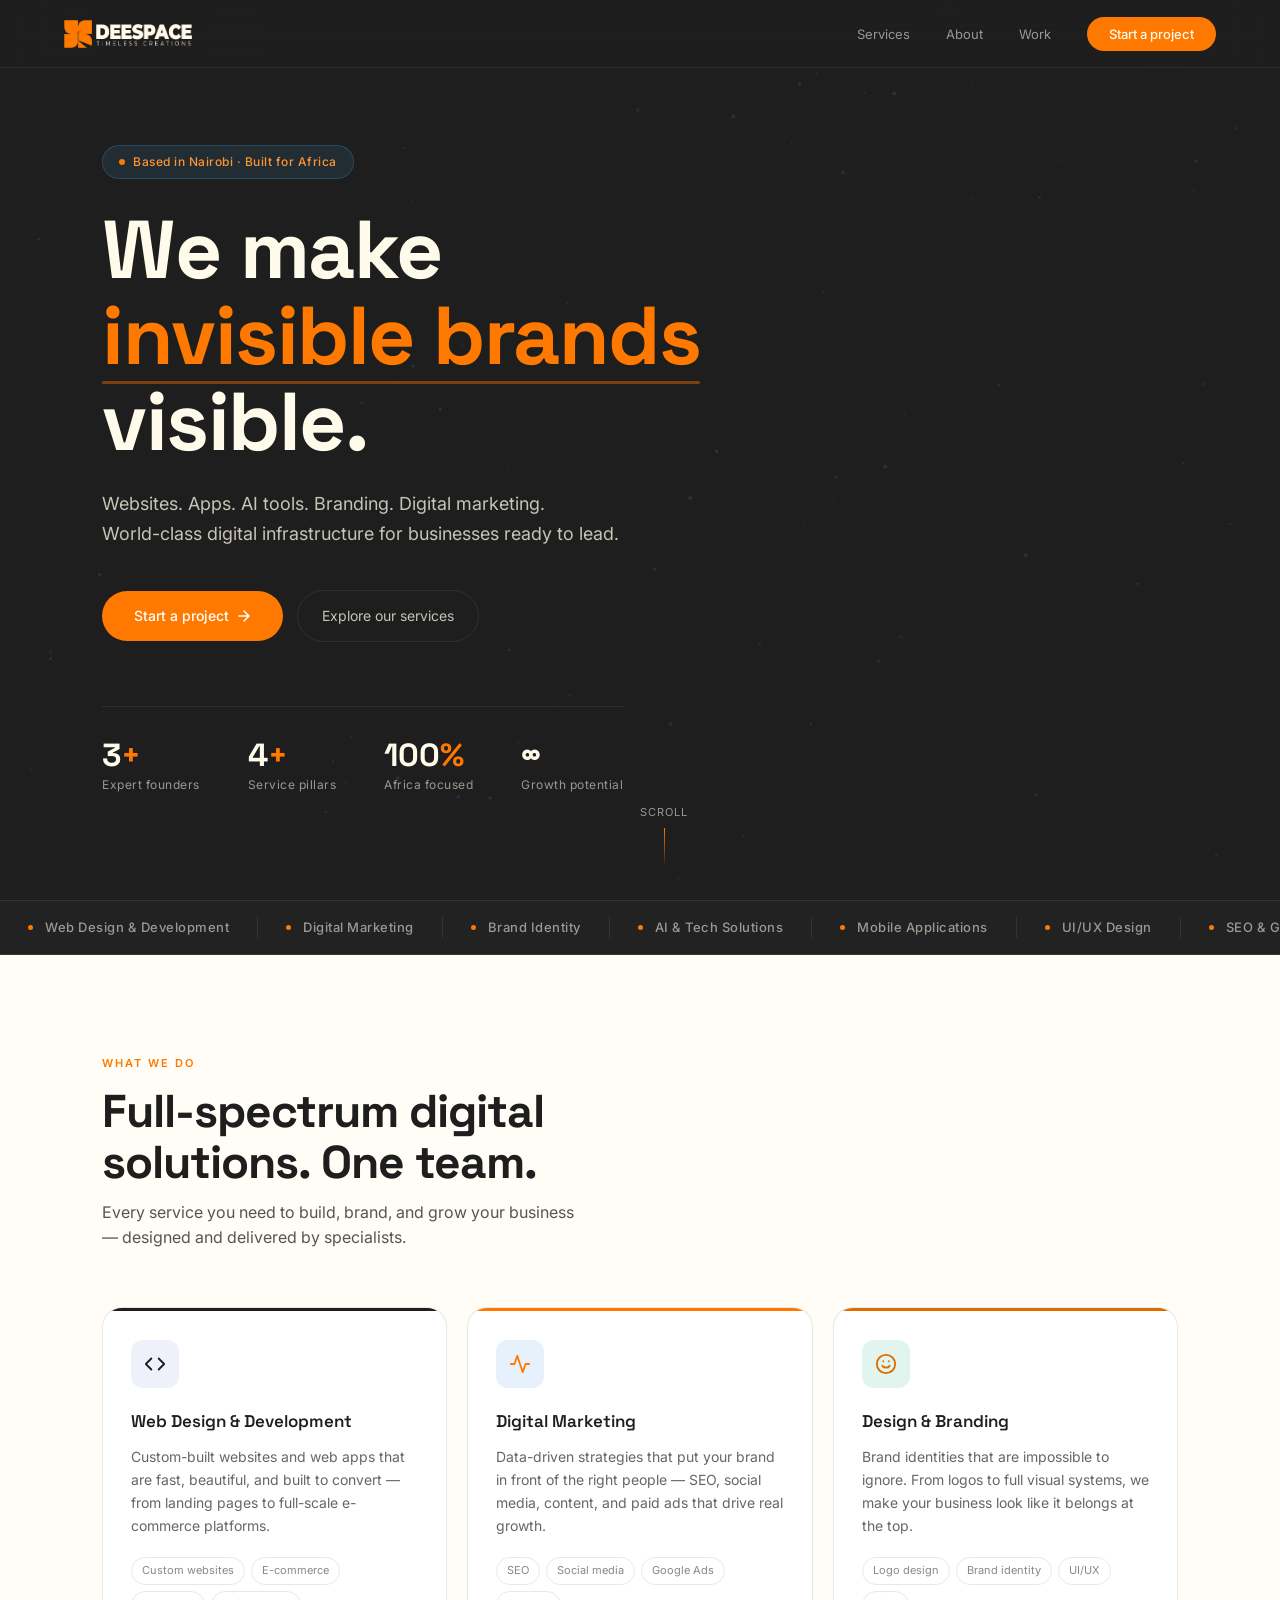
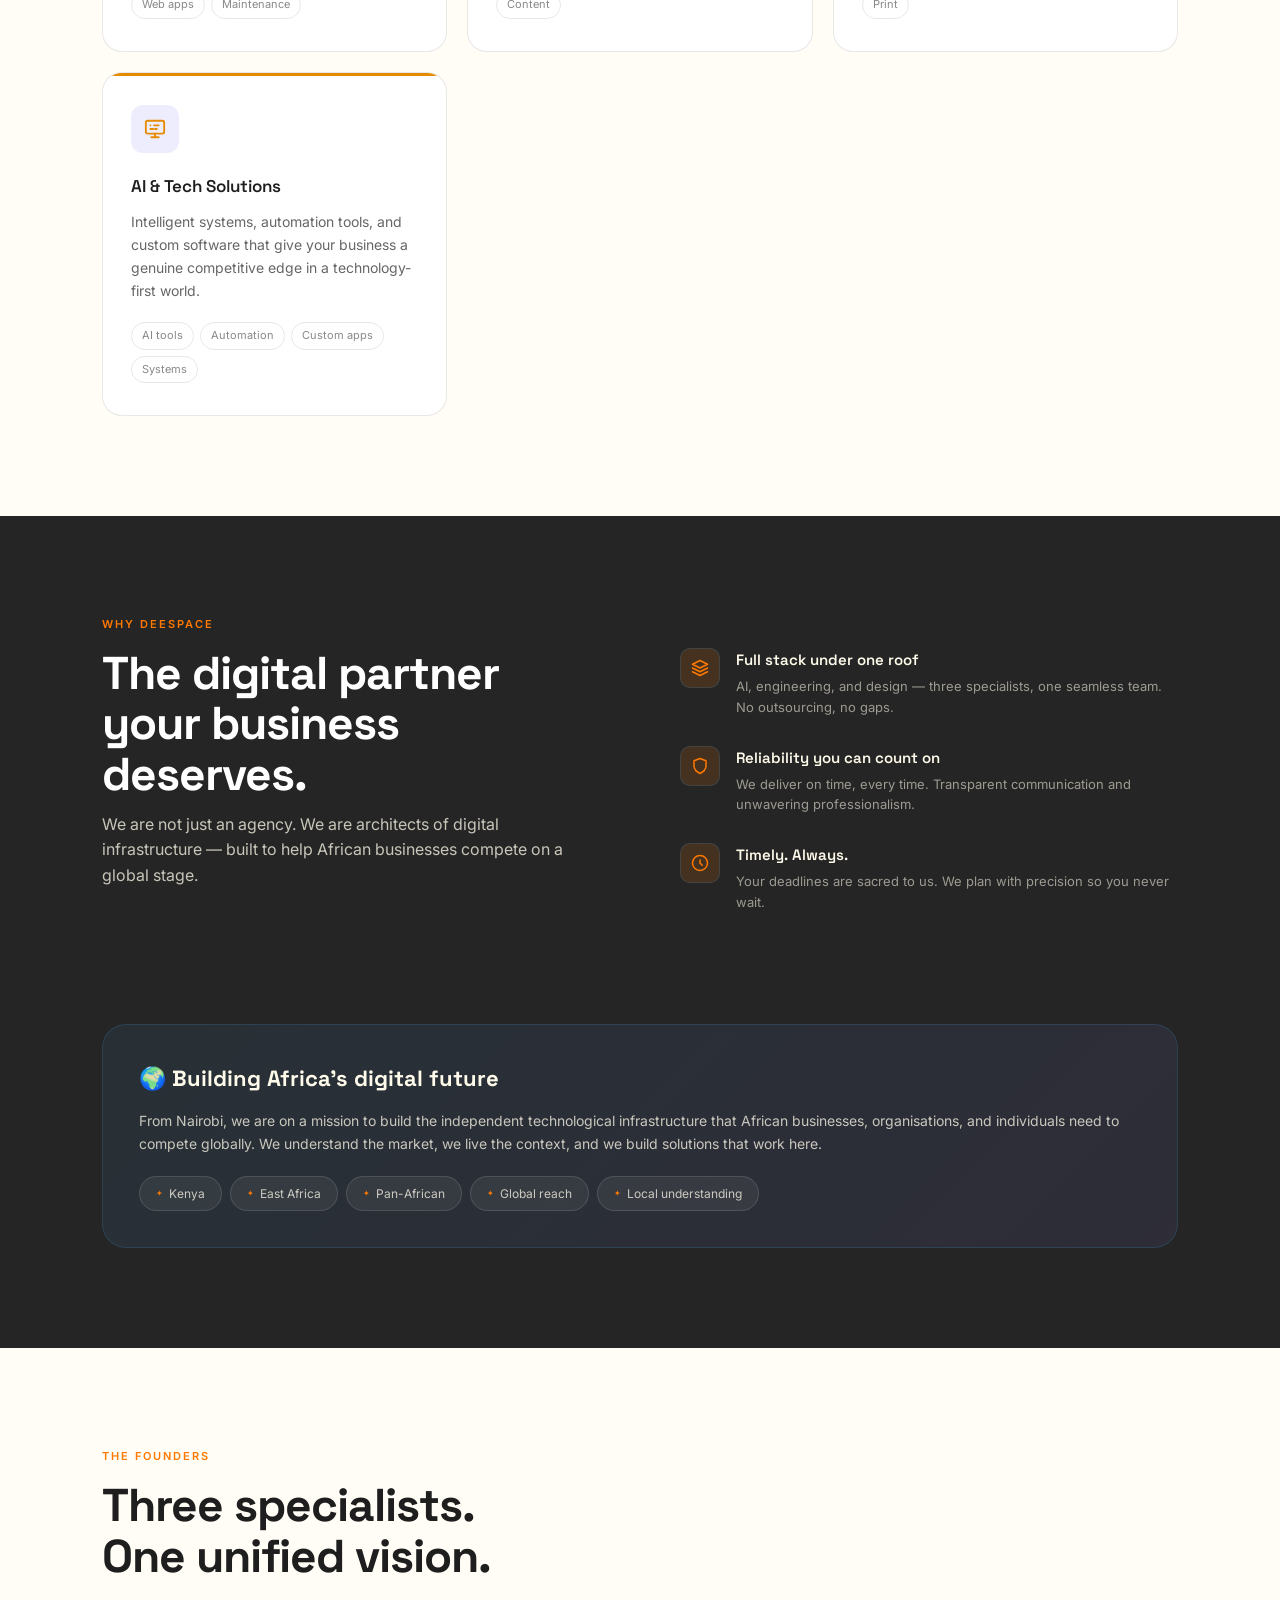
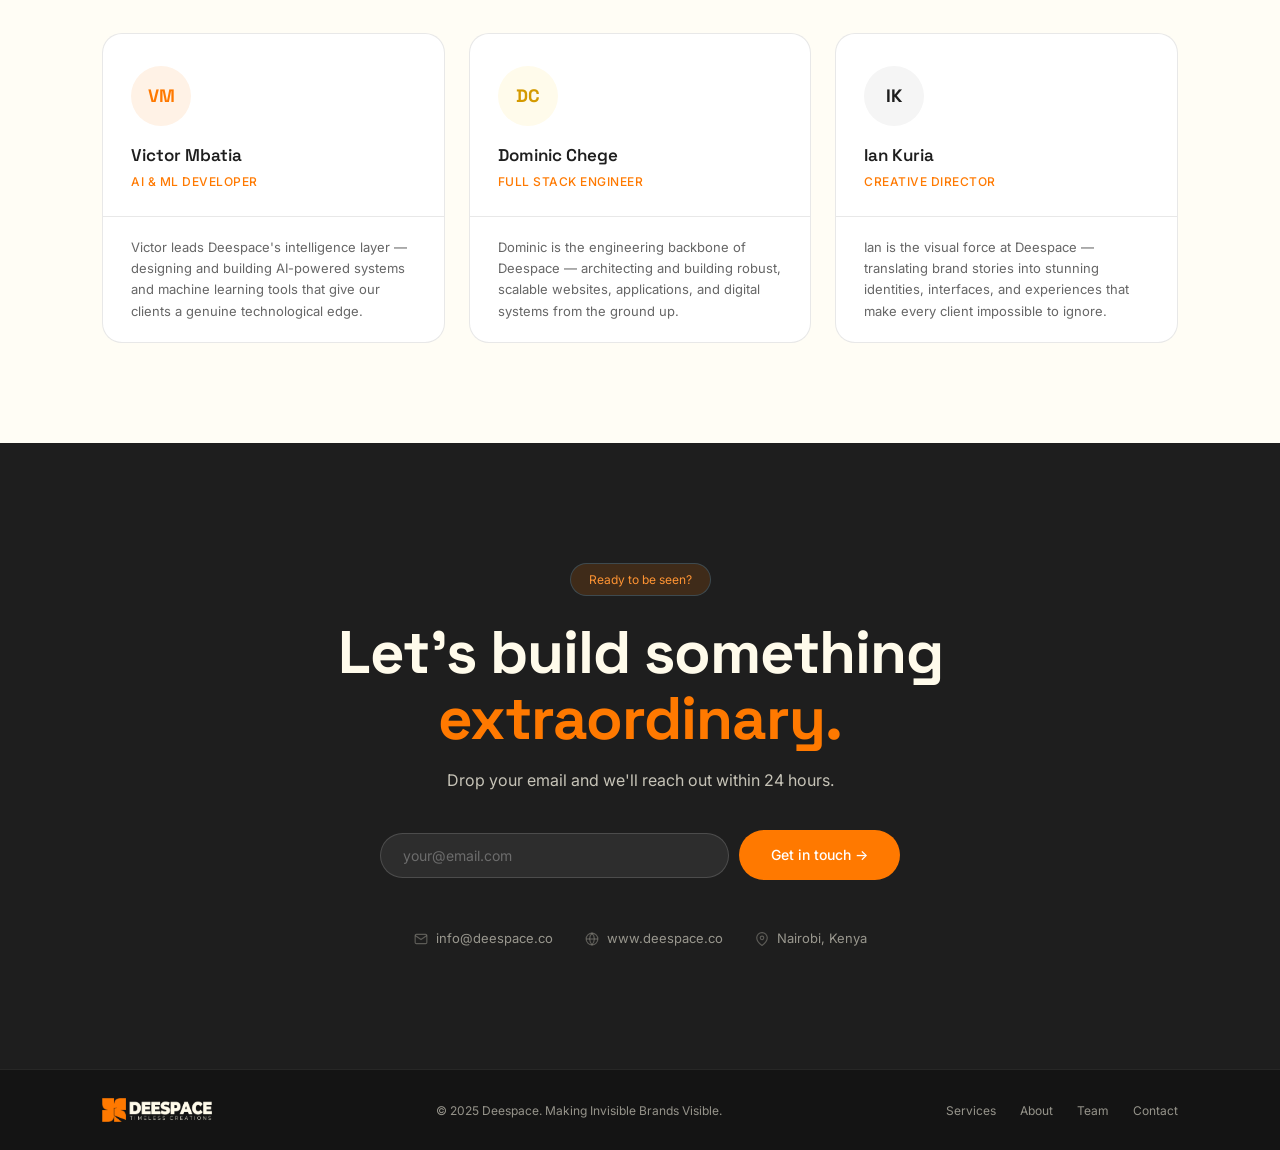
==== commit 1dac892d: "style: revamp brand colors to Charcoal, Orange, Cream, and integrate official logo image" ====
--- a/index.html
+++ b/index.html
@@ -9,20 +9,31 @@
   *, *::before, *::after { box-sizing: border-box; margin: 0; padding: 0; }
 
   :root {
-    --navy: #07143d;
-    --navy-mid: #0d1f5c;
-    --navy-light: #112070;
-    --blue: #3E92CC;
-    --blue-light: #6eb0de;
-    --blue-glow: rgba(62,146,204,0.15);
-    --green: #1D9E75;
-    --purple: #7F77DD;
-    --white: #ffffff;
-    --off-white: #f5f7fa;
-    --text-muted: rgba(255,255,255,0.55);
-    --text-soft: rgba(255,255,255,0.75);
-    --border-dark: rgba(255,255,255,0.08);
-    --border-light: rgba(0,0,0,0.07);
+    /* Brand color definitions */
+    --charcoal: #1E1E1E;
+    --charcoal-mid: #252525;
+    --charcoal-light: #2D2D2D;
+    --orange: #FF7900;
+    --orange-light: #FF9433;
+    --orange-glow: rgba(255, 121, 0, 0.15);
+    --cream: #FFFBEB;
+    --cream-soft: #FFFDF5;
+
+    /* Color system mapping */
+    --navy: var(--charcoal);
+    --navy-mid: var(--charcoal-mid);
+    --navy-light: var(--charcoal-light);
+    --blue: var(--orange);
+    --blue-light: var(--orange-light);
+    --blue-glow: var(--orange-glow);
+    --green: #E06C00;
+    --purple: #E68A00;
+    --white: var(--cream);
+    --off-white: var(--cream-soft);
+    --text-muted: rgba(255, 251, 235, 0.55);
+    --text-soft: rgba(255, 251, 235, 0.75);
+    --border-dark: rgba(255, 251, 235, 0.08);
+    --border-light: rgba(30, 30, 30, 0.1);
     --display: 'Space Grotesk', sans-serif;
     --body: 'Inter', sans-serif;
   }
@@ -52,19 +63,20 @@
     padding: 0 5%;
     display: flex; align-items: center; justify-content: space-between;
     height: 68px;
-    background: rgba(7,20,61,0.7);
+    background: rgba(30, 30, 30, 0.7);
     backdrop-filter: blur(20px);
     border-bottom: 1px solid var(--border-dark);
     transition: background 0.3s;
   }
   .nav-logo {
-    font-family: var(--display);
-    font-size: 22px; font-weight: 700;
-    letter-spacing: 2px;
-    color: var(--white);
+    display: block;
     text-decoration: none;
   }
-  .nav-logo span { color: var(--blue); }
+  .logo-img {
+    height: 28px;
+    width: auto;
+    display: block;
+  }
   .nav-links {
     display: flex; align-items: center; gap: 36px;
     list-style: none;
@@ -236,7 +248,7 @@
     position: relative; z-index: 1;
     background: var(--off-white);
     padding: 100px 8%;
-    color: #111;
+    color: var(--charcoal);
   }
   .section-eyebrow {
     font-size: 11px; font-weight: 600;
@@ -250,7 +262,7 @@
     font-size: clamp(28px, 4vw, 46px);
     font-weight: 700;
     letter-spacing: -1px;
-    color: #0a0f2e;
+    color: var(--charcoal);
     line-height: 1.1;
     margin-bottom: 12px;
   }
@@ -296,7 +308,7 @@
   .service-name {
     font-family: var(--display);
     font-size: 17px; font-weight: 600;
-    color: #0a0f2e; margin-bottom: 10px;
+    color: var(--charcoal); margin-bottom: 10px;
   }
   .service-desc { font-size: 14px; color: #666; line-height: 1.65; margin-bottom: 20px; }
   .service-tags { display: flex; flex-wrap: wrap; gap: 6px; }
@@ -367,7 +379,7 @@
     position: relative; z-index: 1;
     background: var(--off-white);
     padding: 100px 8%;
-    color: #111;
+    color: var(--charcoal);
   }
   .team-grid {
     display: grid;
@@ -392,13 +404,13 @@
     font-size: 18px; font-weight: 700;
     margin-bottom: 16px;
   }
-  .team-card:nth-child(1) .avatar { background: #e6f1fb; color: #185FA5; }
-  .team-card:nth-child(2) .avatar { background: #e1f5ee; color: #0F6E56; }
-  .team-card:nth-child(3) .avatar { background: #eeedfe; color: #3C3489; }
+  .team-card:nth-child(1) .avatar { background: #fff2e6; color: var(--orange); }
+  .team-card:nth-child(2) .avatar { background: #fffbeb; color: #d49a00; }
+  .team-card:nth-child(3) .avatar { background: #f5f5f5; color: var(--charcoal); }
   .team-name {
     font-family: var(--display);
     font-size: 17px; font-weight: 600;
-    color: #0a0f2e; margin-bottom: 3px;
+    color: var(--charcoal); margin-bottom: 3px;
   }
   .team-role {
     font-size: 12px; color: var(--blue);
@@ -472,11 +484,11 @@
     flex-wrap: wrap; gap: 16px;
   }
   .footer-logo {
-    font-family: var(--display);
-    font-size: 16px; font-weight: 700;
-    letter-spacing: 2px; color: var(--white);
-  }
-  .footer-logo span { color: var(--blue); }
+    display: block;
+  }
+  .footer-logo-img {
+    height: 24px;
+  }
   .footer-copy { font-size: 12px; color: var(--text-muted); }
   .footer-links { display: flex; gap: 24px; }
   .footer-links a { font-size: 12px; color: var(--text-muted); text-decoration: none; transition: color 0.2s; }
@@ -511,7 +523,7 @@
 
 <!-- NAV -->
 <nav>
-  <a href="index.html" class="nav-logo">DEESPACE<span>.</span></a>
+  <a href="index.html" class="nav-logo"><img src="logo.png" alt="Deespace" class="logo-img"></a>
   <ul class="nav-links">
     <li><a href="services.html">Services</a></li>
     <li><a href="about.html">About</a></li>
@@ -761,7 +773,7 @@
 
 <!-- FOOTER -->
 <footer>
-  <div class="footer-logo">DEESPACE<span>.</span></div>
+  <div class="footer-logo"><img src="logo.png" alt="Deespace" class="logo-img footer-logo-img"></div>
   <div class="footer-copy">© 2025 Deespace. Making Invisible Brands Visible.</div>
   <div class="footer-links">
     <a href="#services">Services</a>
@@ -845,7 +857,7 @@
 // Nav scroll style
 const nav = document.querySelector('nav');
 window.addEventListener('scroll', () => {
-  nav.style.background = window.scrollY > 60 ? 'rgba(7,20,61,0.95)' : 'rgba(7,20,61,0.7)';
+  nav.style.background = window.scrollY > 60 ? 'rgba(30,30,30,0.95)' : 'rgba(30,30,30,0.7)';
 });
 </script>
 </body>
